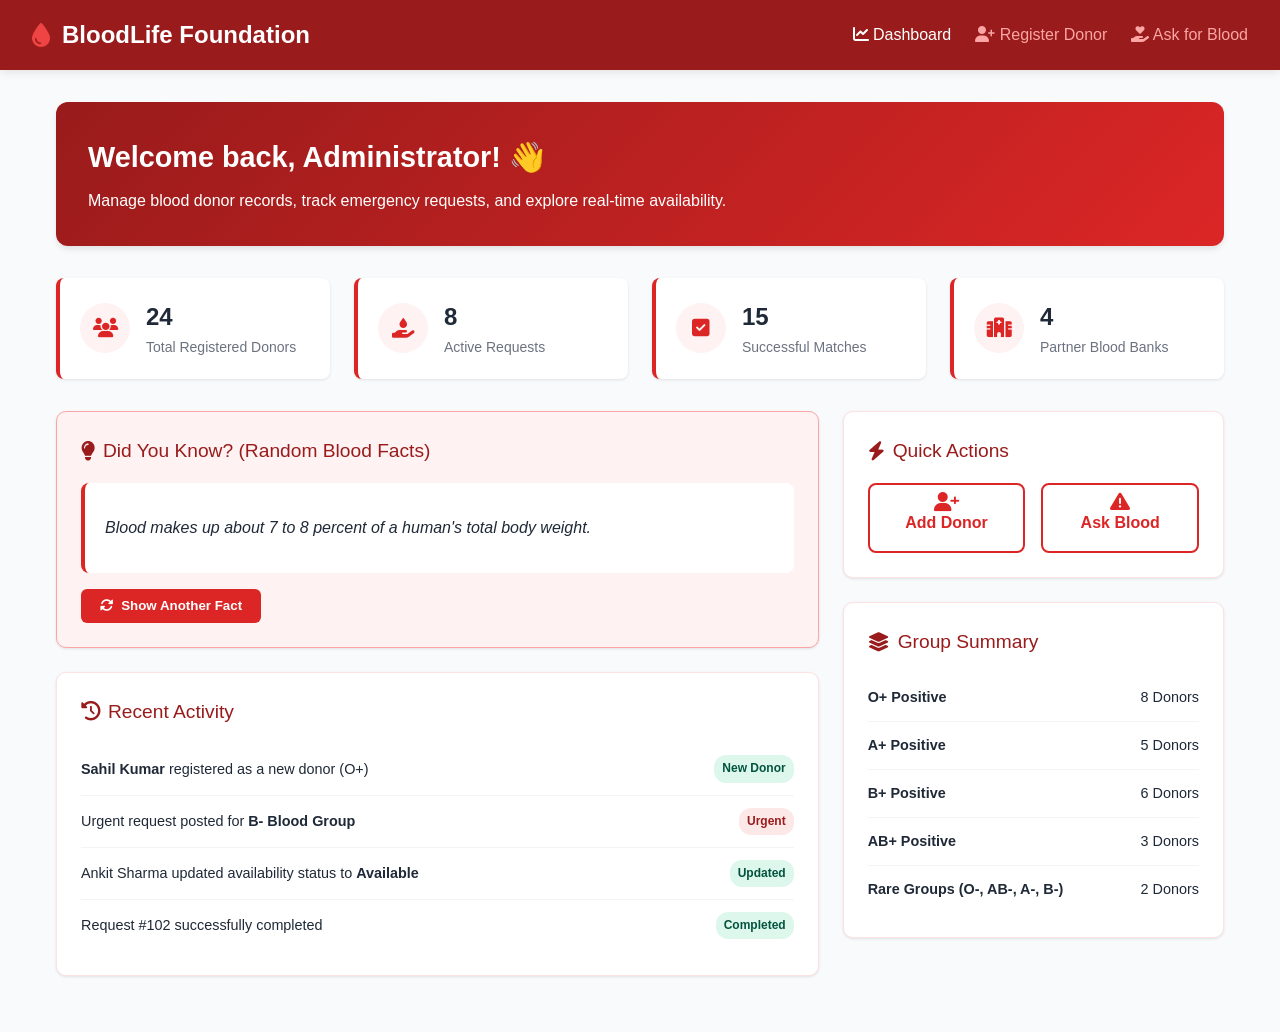
==== index.html @ 3312889a "Add files via upload" ====
<!DOCTYPE html>
<html lang="en">
<head>
  <meta charset="UTF-8">
  <meta name="viewport" content="width=device-width, initial-scale=1.0">
  <title>Blood Donation Portal - Dashboard</title>
  <!-- FontAwesome Icons -->
  <link rel="stylesheet" href="https://cdnjs.cloudflare.com/ajax/libs/font-awesome/6.4.0/css/all.min.css">
  
  <style>
    /* CSS Styles */
    :root {
      --primary: #dc2626;      /* Red primary */
      --primary-dark: #991b1b; /* Dark red */
      --primary-light: #fef2f2;/* Light red tint */
      --accent: #ef4444;       /* Bright red accent */
      --bg-color: #f8fafc;    /* Light grayish background */
      --card-bg: #ffffff;      /* White for cards */
      --text-main: #1f2937;    /* Dark gray text */
      --text-muted: #6b7280;   /* Muted gray text */
      --border-color: #fee2e2; /* Subtle red border */
    }

    * {
      box-sizing: border-box;
      margin: 0;
      padding: 0;
      font-family: 'Segoe UI', Tahoma, Geneva, Verdana, sans-serif;
    }

    body {
      background-color: var(--bg-color);
      color: var(--text-main);
      line-height: 1.6;
    }

    /* Navigation Bar */
    header {
      background-color: var(--primary-dark);
      color: white;
      padding: 1rem 2rem;
      display: flex;
      justify-content: space-between;
      align-items: center;
      box-shadow: 0 2px 10px rgba(0,0,0,0.1);
    }

    .logo {
      display: flex;
      align-items: center;
      gap: 0.75rem;
      font-size: 1.5rem;
      font-weight: bold;
    }

    .logo i {
      color: var(--accent);
    }

    nav ul {
      display: flex;
      list-style: none;
      gap: 1.5rem;
    }

    nav a {
      color: #fca5a5;
      text-decoration: none;
      font-weight: 500;
      transition: color 0.3s ease;
    }

    nav a.active, nav a:hover {
      color: white;
    }

    /* Main Container */
    main {
      max-width: 1200px;
      margin: 2rem auto;
      padding: 0 1rem;
    }

    /* Welcome Hero Banner */
    .hero-card {
      background: linear-gradient(135deg, var(--primary-dark), var(--primary));
      color: white;
      padding: 2rem;
      border-radius: 12px;
      margin-bottom: 2rem;
      box-shadow: 0 4px 6px -1px rgba(0, 0, 0, 0.1);
    }

    .hero-card h1 {
      font-size: 1.8rem;
      margin-bottom: 0.5rem;
    }

    /* Statistics Grid */
    .stats-grid {
      display: grid;
      grid-template-columns: repeat(auto-fit, minmax(220px, 1fr));
      gap: 1.5rem;
      margin-bottom: 2rem;
    }

    .stat-card {
      background-color: var(--card-bg);
      border-left: 4px solid var(--primary);
      padding: 1.25rem;
      border-radius: 8px;
      box-shadow: 0 1px 3px rgba(0,0,0,0.1);
      display: flex;
      align-items: center;
      gap: 1rem;
    }

    .stat-icon {
      background-color: var(--primary-light);
      color: var(--primary);
      width: 50px;
      height: 50px;
      border-radius: 50%;
      display: flex;
      align-items: center;
      justify-content: center;
      font-size: 1.25rem;
    }

    .stat-info h3 {
      font-size: 1.5rem;
      color: var(--text-main);
    }

    .stat-info p {
      font-size: 0.875rem;
      color: var(--text-muted);
    }

    /* Dashboard Layout Grid */
    .dashboard-grid {
      display: grid;
      grid-template-columns: 2fr 1fr;
      gap: 1.5rem;
    }

    @media (max-width: 768px) {
      .dashboard-grid {
        grid-template-columns: 1fr;
      }
    }

    /* Cards Styling */
    .card {
      background-color: var(--card-bg);
      border-radius: 10px;
      padding: 1.5rem;
      box-shadow: 0 1px 3px rgba(0,0,0,0.1);
      margin-bottom: 1.5rem;
      border: 1px solid var(--border-color);
    }

    .card-title {
      font-size: 1.2rem;
      color: var(--primary-dark);
      margin-bottom: 1rem;
      display: flex;
      align-items: center;
      gap: 0.5rem;
    }

    /* Blood Facts Section */
    .facts-card {
      background-color: var(--primary-light);
      border: 1px solid #fca5a5;
    }

    .fact-box {
      background: white;
      padding: 1.25rem;
      border-radius: 8px;
      border-left: 4px solid var(--primary);
      min-height: 90px;
      display: flex;
      align-items: center;
      margin-bottom: 1rem;
    }

    .fact-box p {
      font-size: 1rem;
      color: var(--text-main);
      font-style: italic;
    }

    .btn-fact {
      background-color: var(--primary);
      color: white;
      border: none;
      padding: 0.6rem 1.2rem;
      border-radius: 6px;
      cursor: pointer;
      font-weight: 600;
      display: flex;
      align-items: center;
      gap: 0.5rem;
      transition: background 0.2s ease;
    }

    .btn-fact:hover {
      background-color: var(--primary-dark);
    }

    /* Quick Action Buttons */
    .actions-grid {
      display: grid;
      grid-template-columns: 1fr 1fr;
      gap: 1rem;
    }

    .action-btn {
      text-decoration: none;
      background: var(--card-bg);
      border: 2px solid var(--primary);
      color: var(--primary);
      padding: 1rem;
      border-radius: 8px;
      text-align: center;
      font-weight: 600;
      display: flex;
      flex-direction: column;
      align-items: center;
      gap: 0.5rem;
      transition: all 0.3s ease;
    }

    .action-btn:hover {
      background-color: var(--primary);
      color: white;
    }

    /* Recent Activity List */
    .activity-list {
      list-style: none;
    }

    .activity-item {
      padding: 0.75rem 0;
      border-bottom: 1px solid #f3f4f6;
      display: flex;
      justify-content: space-between;
      align-items: center;
      font-size: 0.9rem;
    }

    .activity-item:last-child {
      border-bottom: none;
    }

    .badge {
      background: #def7ec;
      color: #03543f;
      font-size: 0.75rem;
      padding: 0.25rem 0.5rem;
      border-radius: 12px;
      font-weight: 600;
    }

    .badge.urgent {
      background: #fde8e8;
      color: #9b1c1c;
    }
  </style>
</head>
<body>

  <!-- Navigation -->
  <header>
    <div class="logo">
      <i class="fa-solid => fa-droplet"></i>
      <span>BloodLife Foundation</span>
    </div>
    <nav>
      <ul>
        <li><a href="index.html" class="active"><i class="fa-solid fa-chart-line"></i> Dashboard</a></li>
        <li><a href="register.html"><i class="fa-solid fa-user-plus"></i> Register Donor</a></li>
        <li><a href="request.html"><i class="fa-solid fa-hand-holding-heart"></i> Ask for Blood</a></li>
        
      </ul>
    </nav>
  </header>

  <!-- Main Content Container -->
  <main>
    
    <!-- Hero Banner -->
    <div class="hero-card">
      <h1>Welcome back, Administrator! 👋</h1>
      <p>Manage blood donor records, track emergency requests, and explore real-time availability.</p>
    </div>

    <!-- Key Statistics Grid -->
    <div class="stats-grid">
      <div class="stat-card">
        <div class="stat-icon"><i class="fa-solid fa-users"></i></div>
        <div class="stat-info">
          <h3 id="stat-donors">24</h3>
          <p>Total Registered Donors</p>
        </div>
      </div>

      <div class="stat-card">
        <div class="stat-icon"><i class="fa-solid fa-hand-holding-droplet"></i></div>
        <div class="stat-info">
          <h3 id="stat-requests">8</h3>
          <p>Active Requests</p>
        </div>
      </div>

      <div class="stat-card">
        <div class="stat-icon"><i class="fa-solid fa-square-check"></i></div>
        <div class="stat-info">
          <h3>15</h3>
          <p>Successful Matches</p>
        </div>
      </div>

      <div class="stat-card">
        <div class="stat-icon"><i class="fa-solid fa-hospital"></i></div>
        <div class="stat-info">
          <h3>4</h3>
          <p>Partner Blood Banks</p>
        </div>
      </div>
    </div>

    <!-- Dashboard Content Grid -->
    <div class="dashboard-grid">
      
      <!-- Left Column: Main Features -->
      <div>
        
        <!-- Random Facts Section -->
        <div class="card facts-card">
          <div class="card-title">
            <i class="fa-solid fa-lightbulb"></i> Did You Know? (Random Blood Facts)
          </div>
          <div class="fact-box">
            <p id="fact-text">Loading blood fact...</p>
          </div>
          <button class="btn-fact" id="next-fact-btn">
            <i class="fa-solid fa-rotate"></i> Show Another Fact
          </button>
        </div>

        <!-- Recent Activity Feed -->
        <div class="card">
          <div class="card-title">
            <i class="fa-solid fa-clock-rotate-left"></i> Recent Activity
          </div>
          <ul class="activity-list">
            <li class="activity-item">
              <span><strong>Sahil Kumar</strong> registered as a new donor (O+)</span>
              <span class="badge">New Donor</span>
            </li>
            <li class="activity-item">
              <span>Urgent request posted for <strong>B- Blood Group</strong></span>
              <span class="badge urgent">Urgent</span>
            </li>
            <li class="activity-item">
              <span>Ankit Sharma updated availability status to <strong>Available</strong></span>
              <span class="badge">Updated</span>
            </li>
            <li class="activity-item">
              <span>Request #102 successfully completed</span>
              <span class="badge">Completed</span>
            </li>
          </ul>
        </div>

      </div>

      <!-- Right Column: Quick Links & Summary -->
      <div>
        
        <!-- Quick Actions -->
        <div class="card">
          <div class="card-title">
            <i class="fa-solid fa-bolt"></i> Quick Actions
          </div>
          <div class="actions-grid">
            <a href="register.html" class="action-btn">
              <i class="fa-solid fa-user-plus fa-lg"></i>
              Add Donor
            </a>
            <a href="request.html" class="action-btn">
              <i class="fa-solid fa-triangle-exclamation fa-lg"></i>
              Ask Blood
            </a>
          </div>
        </div>

        <!-- Blood Group Availability Summary -->
        <div class="card">
          <div class="card-title">
            <i class="fa-solid fa-layer-group"></i> Group Summary
          </div>
          <ul class="activity-list">
            <li class="activity-item">
              <span><strong>O+ Positive</strong></span>
              <span>8 Donors</span>
            </li>
            <li class="activity-item">
              <span><strong>A+ Positive</strong></span>
              <span>5 Donors</span>
            </li>
            <li class="activity-item">
              <span><strong>B+ Positive</strong></span>
              <span>6 Donors</span>
            </li>
            <li class="activity-item">
              <span><strong>AB+ Positive</strong></span>
              <span>3 Donors</span>
            </li>
            <li class="activity-item">
              <span><strong>Rare Groups (O-, AB-, A-, B-)</strong></span>
              <span>2 Donors</span>
            </li>
          </ul>
        </div>

      </div>

    </div>

  </main>

  <script>
    // Array of educational blood donation facts
    const bloodFacts = [
      "One single donation of blood can save up to three lives!",
      "AB Positive is the universal recipient group—people with AB+ can receive blood from any blood type.",
      "O Negative is the universal red cell donor type, meaning anyone can receive O- red blood cells.",
      "Red blood cells have a shelf life of only 42 days, making continuous donation vital.",
      "An average adult body contains about 5 liters (10 pints) of blood.",
      "Donating blood burns around 650 calories per donation session as the body works to replenish it.",
      "Blood makes up about 7 to 8 percent of a human's total body weight.",
      "Plasma is 90% water and makes up about 55% of total blood volume."
    ];

    // Function to pick a random fact
    function getRandomFact() {
      const randomIndex = Math.floor(Math.random() * bloodFacts.length);
      return bloodFacts[randomIndex];
    }

    // Initialize Dashboard Elements
    document.addEventListener("DOMContentLoaded", () => {
      const factTextElement = document.getElementById("fact-text");
      const nextFactBtn = document.getElementById("next-fact-btn");

      // Set initial random fact
      factTextElement.textContent = getRandomFact();

      // Button click event listener for new fact
      nextFactBtn.addEventListener("click", () => {
        // Simple fade transition effect
        factTextElement.style.opacity = 0;
        setTimeout(() => {
          factTextElement.textContent = getRandomFact();
          factTextElement.style.opacity = 1;
        }, 200);
      });
    });
  </script>
</body>
</html>
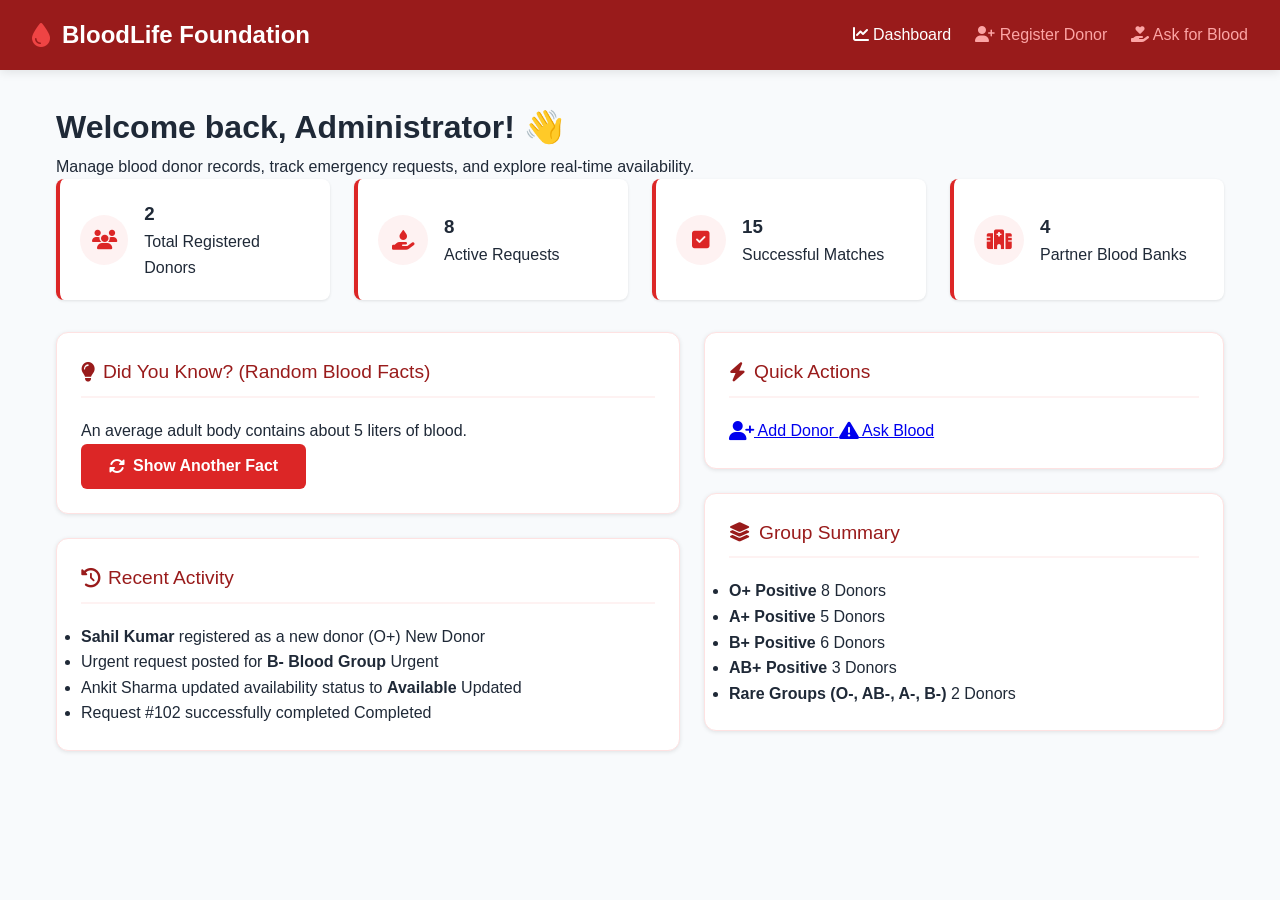
==== commit 889fe4b2: "Add files via upload" ====
--- a/index.html
+++ b/index.html
@@ -6,270 +6,7 @@
   <title>Blood Donation Portal - Dashboard</title>
   <!-- FontAwesome Icons -->
   <link rel="stylesheet" href="https://cdnjs.cloudflare.com/ajax/libs/font-awesome/6.4.0/css/all.min.css">
-  
-  <style>
-    /* CSS Styles */
-    :root {
-      --primary: #dc2626;      /* Red primary */
-      --primary-dark: #991b1b; /* Dark red */
-      --primary-light: #fef2f2;/* Light red tint */
-      --accent: #ef4444;       /* Bright red accent */
-      --bg-color: #f8fafc;    /* Light grayish background */
-      --card-bg: #ffffff;      /* White for cards */
-      --text-main: #1f2937;    /* Dark gray text */
-      --text-muted: #6b7280;   /* Muted gray text */
-      --border-color: #fee2e2; /* Subtle red border */
-    }
-
-    * {
-      box-sizing: border-box;
-      margin: 0;
-      padding: 0;
-      font-family: 'Segoe UI', Tahoma, Geneva, Verdana, sans-serif;
-    }
-
-    body {
-      background-color: var(--bg-color);
-      color: var(--text-main);
-      line-height: 1.6;
-    }
-
-    /* Navigation Bar */
-    header {
-      background-color: var(--primary-dark);
-      color: white;
-      padding: 1rem 2rem;
-      display: flex;
-      justify-content: space-between;
-      align-items: center;
-      box-shadow: 0 2px 10px rgba(0,0,0,0.1);
-    }
-
-    .logo {
-      display: flex;
-      align-items: center;
-      gap: 0.75rem;
-      font-size: 1.5rem;
-      font-weight: bold;
-    }
-
-    .logo i {
-      color: var(--accent);
-    }
-
-    nav ul {
-      display: flex;
-      list-style: none;
-      gap: 1.5rem;
-    }
-
-    nav a {
-      color: #fca5a5;
-      text-decoration: none;
-      font-weight: 500;
-      transition: color 0.3s ease;
-    }
-
-    nav a.active, nav a:hover {
-      color: white;
-    }
-
-    /* Main Container */
-    main {
-      max-width: 1200px;
-      margin: 2rem auto;
-      padding: 0 1rem;
-    }
-
-    /* Welcome Hero Banner */
-    .hero-card {
-      background: linear-gradient(135deg, var(--primary-dark), var(--primary));
-      color: white;
-      padding: 2rem;
-      border-radius: 12px;
-      margin-bottom: 2rem;
-      box-shadow: 0 4px 6px -1px rgba(0, 0, 0, 0.1);
-    }
-
-    .hero-card h1 {
-      font-size: 1.8rem;
-      margin-bottom: 0.5rem;
-    }
-
-    /* Statistics Grid */
-    .stats-grid {
-      display: grid;
-      grid-template-columns: repeat(auto-fit, minmax(220px, 1fr));
-      gap: 1.5rem;
-      margin-bottom: 2rem;
-    }
-
-    .stat-card {
-      background-color: var(--card-bg);
-      border-left: 4px solid var(--primary);
-      padding: 1.25rem;
-      border-radius: 8px;
-      box-shadow: 0 1px 3px rgba(0,0,0,0.1);
-      display: flex;
-      align-items: center;
-      gap: 1rem;
-    }
-
-    .stat-icon {
-      background-color: var(--primary-light);
-      color: var(--primary);
-      width: 50px;
-      height: 50px;
-      border-radius: 50%;
-      display: flex;
-      align-items: center;
-      justify-content: center;
-      font-size: 1.25rem;
-    }
-
-    .stat-info h3 {
-      font-size: 1.5rem;
-      color: var(--text-main);
-    }
-
-    .stat-info p {
-      font-size: 0.875rem;
-      color: var(--text-muted);
-    }
-
-    /* Dashboard Layout Grid */
-    .dashboard-grid {
-      display: grid;
-      grid-template-columns: 2fr 1fr;
-      gap: 1.5rem;
-    }
-
-    @media (max-width: 768px) {
-      .dashboard-grid {
-        grid-template-columns: 1fr;
-      }
-    }
-
-    /* Cards Styling */
-    .card {
-      background-color: var(--card-bg);
-      border-radius: 10px;
-      padding: 1.5rem;
-      box-shadow: 0 1px 3px rgba(0,0,0,0.1);
-      margin-bottom: 1.5rem;
-      border: 1px solid var(--border-color);
-    }
-
-    .card-title {
-      font-size: 1.2rem;
-      color: var(--primary-dark);
-      margin-bottom: 1rem;
-      display: flex;
-      align-items: center;
-      gap: 0.5rem;
-    }
-
-    /* Blood Facts Section */
-    .facts-card {
-      background-color: var(--primary-light);
-      border: 1px solid #fca5a5;
-    }
-
-    .fact-box {
-      background: white;
-      padding: 1.25rem;
-      border-radius: 8px;
-      border-left: 4px solid var(--primary);
-      min-height: 90px;
-      display: flex;
-      align-items: center;
-      margin-bottom: 1rem;
-    }
-
-    .fact-box p {
-      font-size: 1rem;
-      color: var(--text-main);
-      font-style: italic;
-    }
-
-    .btn-fact {
-      background-color: var(--primary);
-      color: white;
-      border: none;
-      padding: 0.6rem 1.2rem;
-      border-radius: 6px;
-      cursor: pointer;
-      font-weight: 600;
-      display: flex;
-      align-items: center;
-      gap: 0.5rem;
-      transition: background 0.2s ease;
-    }
-
-    .btn-fact:hover {
-      background-color: var(--primary-dark);
-    }
-
-    /* Quick Action Buttons */
-    .actions-grid {
-      display: grid;
-      grid-template-columns: 1fr 1fr;
-      gap: 1rem;
-    }
-
-    .action-btn {
-      text-decoration: none;
-      background: var(--card-bg);
-      border: 2px solid var(--primary);
-      color: var(--primary);
-      padding: 1rem;
-      border-radius: 8px;
-      text-align: center;
-      font-weight: 600;
-      display: flex;
-      flex-direction: column;
-      align-items: center;
-      gap: 0.5rem;
-      transition: all 0.3s ease;
-    }
-
-    .action-btn:hover {
-      background-color: var(--primary);
-      color: white;
-    }
-
-    /* Recent Activity List */
-    .activity-list {
-      list-style: none;
-    }
-
-    .activity-item {
-      padding: 0.75rem 0;
-      border-bottom: 1px solid #f3f4f6;
-      display: flex;
-      justify-content: space-between;
-      align-items: center;
-      font-size: 0.9rem;
-    }
-
-    .activity-item:last-child {
-      border-bottom: none;
-    }
-
-    .badge {
-      background: #def7ec;
-      color: #03543f;
-      font-size: 0.75rem;
-      padding: 0.25rem 0.5rem;
-      border-radius: 12px;
-      font-weight: 600;
-    }
-
-    .badge.urgent {
-      background: #fde8e8;
-      color: #9b1c1c;
-    }
-  </style>
+  <link rel="stylesheet" href="style.css">
 </head>
 <body>
 
@@ -434,43 +171,6 @@
 
   </main>
 
-  <script>
-    // Array of educational blood donation facts
-    const bloodFacts = [
-      "One single donation of blood can save up to three lives!",
-      "AB Positive is the universal recipient group—people with AB+ can receive blood from any blood type.",
-      "O Negative is the universal red cell donor type, meaning anyone can receive O- red blood cells.",
-      "Red blood cells have a shelf life of only 42 days, making continuous donation vital.",
-      "An average adult body contains about 5 liters (10 pints) of blood.",
-      "Donating blood burns around 650 calories per donation session as the body works to replenish it.",
-      "Blood makes up about 7 to 8 percent of a human's total body weight.",
-      "Plasma is 90% water and makes up about 55% of total blood volume."
-    ];
-
-    // Function to pick a random fact
-    function getRandomFact() {
-      const randomIndex = Math.floor(Math.random() * bloodFacts.length);
-      return bloodFacts[randomIndex];
-    }
-
-    // Initialize Dashboard Elements
-    document.addEventListener("DOMContentLoaded", () => {
-      const factTextElement = document.getElementById("fact-text");
-      const nextFactBtn = document.getElementById("next-fact-btn");
-
-      // Set initial random fact
-      factTextElement.textContent = getRandomFact();
-
-      // Button click event listener for new fact
-      nextFactBtn.addEventListener("click", () => {
-        // Simple fade transition effect
-        factTextElement.style.opacity = 0;
-        setTimeout(() => {
-          factTextElement.textContent = getRandomFact();
-          factTextElement.style.opacity = 1;
-        }, 200);
-      });
-    });
-  </script>
+  <script src="script.js"></script>
 </body>
 </html>
--- a/style.css
+++ b/style.css
@@ -0,0 +1,263 @@
+/* Global Variables & Theme */
+:root {
+  --primary: #dc2626;      /* Primary Red */
+  --primary-dark: #991b1b; /* Dark Crimson */
+  --primary-light: #fef2f2;/* Light Red Tint */
+  --accent: #ef4444;       /* Bright Red */
+  --bg-color: #f8fafc;    /* Soft Gray BG */
+  --card-bg: #ffffff;      /* White Card BG */
+  --text-main: #1f2937;    /* Main Text */
+  --text-muted: #6b7280;   /* Muted Text */
+  --border-color: #fee2e2; /* Red Border Tint */
+}
+
+* {
+  box-sizing: border-box;
+  margin: 0;
+  padding: 0;
+  font-family: 'Segoe UI', Tahoma, Geneva, Verdana, sans-serif;
+}
+
+body {
+  background-color: var(--bg-color);
+  color: var(--text-main);
+  line-height: 1.6;
+}
+
+/* Header & Navigation */
+header {
+  background-color: var(--primary-dark);
+  color: white;
+  padding: 1rem 2rem;
+  display: flex;
+  justify-content: space-between;
+  align-items: center;
+  box-shadow: 0 2px 10px rgba(0,0,0,0.1);
+}
+
+.logo {
+  display: flex;
+  align-items: center;
+  gap: 0.75rem;
+  font-size: 1.5rem;
+  font-weight: bold;
+}
+
+.logo i {
+  color: var(--accent);
+}
+
+nav ul {
+  display: flex;
+  list-style: none;
+  gap: 1.5rem;
+}
+
+nav a {
+  color: #fca5a5;
+  text-decoration: none;
+  font-weight: 500;
+  transition: color 0.3s ease;
+}
+
+nav a.active, nav a:hover {
+  color: white;
+}
+
+/* Main Container & Banners */
+main {
+  max-width: 1200px;
+  margin: 2rem auto;
+  padding: 0 1rem;
+}
+
+.page-header {
+  background: linear-gradient(135deg, var(--primary-dark), var(--primary));
+  color: white;
+  padding: 1.75rem 2rem;
+  border-radius: 12px;
+  margin-bottom: 2rem;
+  box-shadow: 0 4px 6px -1px rgba(0, 0, 0, 0.1);
+}
+
+.page-header h1 {
+  font-size: 1.8rem;
+  margin-bottom: 0.25rem;
+}
+
+/* Cards & Layouts */
+.card {
+  background-color: var(--card-bg);
+  border-radius: 12px;
+  padding: 1.5rem;
+  box-shadow: 0 1px 4px rgba(0,0,0,0.1);
+  border: 1px solid var(--border-color);
+  margin-bottom: 1.5rem;
+}
+
+.card-title {
+  font-size: 1.2rem;
+  color: var(--primary-dark);
+  margin-bottom: 1.25rem;
+  padding-bottom: 0.5rem;
+  border-bottom: 2px solid var(--primary-light);
+  display: flex;
+  align-items: center;
+  gap: 0.5rem;
+}
+
+/* Grids */
+.stats-grid {
+  display: grid;
+  grid-template-columns: repeat(auto-fit, minmax(220px, 1fr));
+  gap: 1.5rem;
+  margin-bottom: 2rem;
+}
+
+.stat-card {
+  background-color: var(--card-bg);
+  border-left: 4px solid var(--primary);
+  padding: 1.25rem;
+  border-radius: 8px;
+  box-shadow: 0 1px 3px rgba(0,0,0,0.1);
+  display: flex;
+  align-items: center;
+  gap: 1rem;
+}
+
+.stat-icon {
+  background-color: var(--primary-light);
+  color: var(--primary);
+  width: 50px;
+  height: 50px;
+  border-radius: 50%;
+  display: flex;
+  align-items: center;
+  justify-content: center;
+  font-size: 1.25rem;
+}
+
+.dashboard-grid, .request-grid {
+  display: grid;
+  grid-template-columns: 1.2fr 1fr;
+  gap: 1.5rem;
+}
+
+@media (max-width: 850px) {
+  .dashboard-grid, .request-grid {
+    grid-template-columns: 1fr;
+  }
+}
+
+/* Forms & Controls */
+.form-grid {
+  display: grid;
+  grid-template-columns: repeat(auto-fit, minmax(220px, 1fr));
+  gap: 1.25rem;
+  margin-bottom: 1.25rem;
+}
+
+.form-group {
+  display: flex;
+  flex-direction: column;
+  gap: 0.4rem;
+}
+
+.form-group.full-width {
+  grid-column: 1 / -1;
+}
+
+label {
+  font-weight: 600;
+  font-size: 0.9rem;
+}
+
+input, select, textarea {
+  width: 100%;
+  padding: 0.75rem;
+  border: 1px solid #d1d5db;
+  border-radius: 6px;
+  font-size: 0.95rem;
+  transition: border-color 0.2s ease, box-shadow 0.2s ease;
+}
+
+input:focus, select:focus, textarea:focus {
+  outline: none;
+  border-color: var(--primary);
+  box-shadow: 0 0 0 3px rgba(220, 38, 38, 0.15);
+}
+
+.btn-submit, .btn-fact {
+  background-color: var(--primary);
+  color: white;
+  border: none;
+  padding: 0.85rem 1.75rem;
+  font-size: 1rem;
+  font-weight: 600;
+  border-radius: 6px;
+  cursor: pointer;
+  display: inline-flex;
+  align-items: center;
+  justify-content: center;
+  gap: 0.5rem;
+  transition: background-color 0.2s ease;
+}
+
+.btn-submit:hover, .btn-fact:hover {
+  background-color: var(--primary-dark);
+}
+
+/* Badges & Tables */
+.table-container {
+  background-color: var(--card-bg);
+  border-radius: 12px;
+  box-shadow: 0 1px 4px rgba(0,0,0,0.1);
+  border: 1px solid var(--border-color);
+  overflow-x: auto;
+}
+
+table {
+  width: 100%;
+  border-collapse: collapse;
+  text-align: left;
+}
+
+thead {
+  background-color: var(--primary-light);
+  border-bottom: 2px solid var(--border-color);
+}
+
+th, td {
+  padding: 1rem;
+  font-size: 0.92rem;
+}
+
+.badge-blood {
+  background-color: var(--primary);
+  color: white;
+  font-weight: bold;
+  padding: 0.25rem 0.6rem;
+  border-radius: 4px;
+}
+
+.badge-status {
+  padding: 0.25rem 0.6rem;
+  border-radius: 12px;
+  font-size: 0.8rem;
+  font-weight: 600;
+}
+
+.status-available { background: #def7ec; color: #03543f; }
+.status-unavailable { background: #fde8e8; color: #9b1c1c; }
+
+.alert-success {
+  display: none;
+  background-color: #def7ec;
+  color: #03543f;
+  border: 1px solid #84e1bc;
+  padding: 1rem;
+  border-radius: 8px;
+  margin-bottom: 1.5rem;
+  align-items: center;
+  gap: 0.75rem;
+}
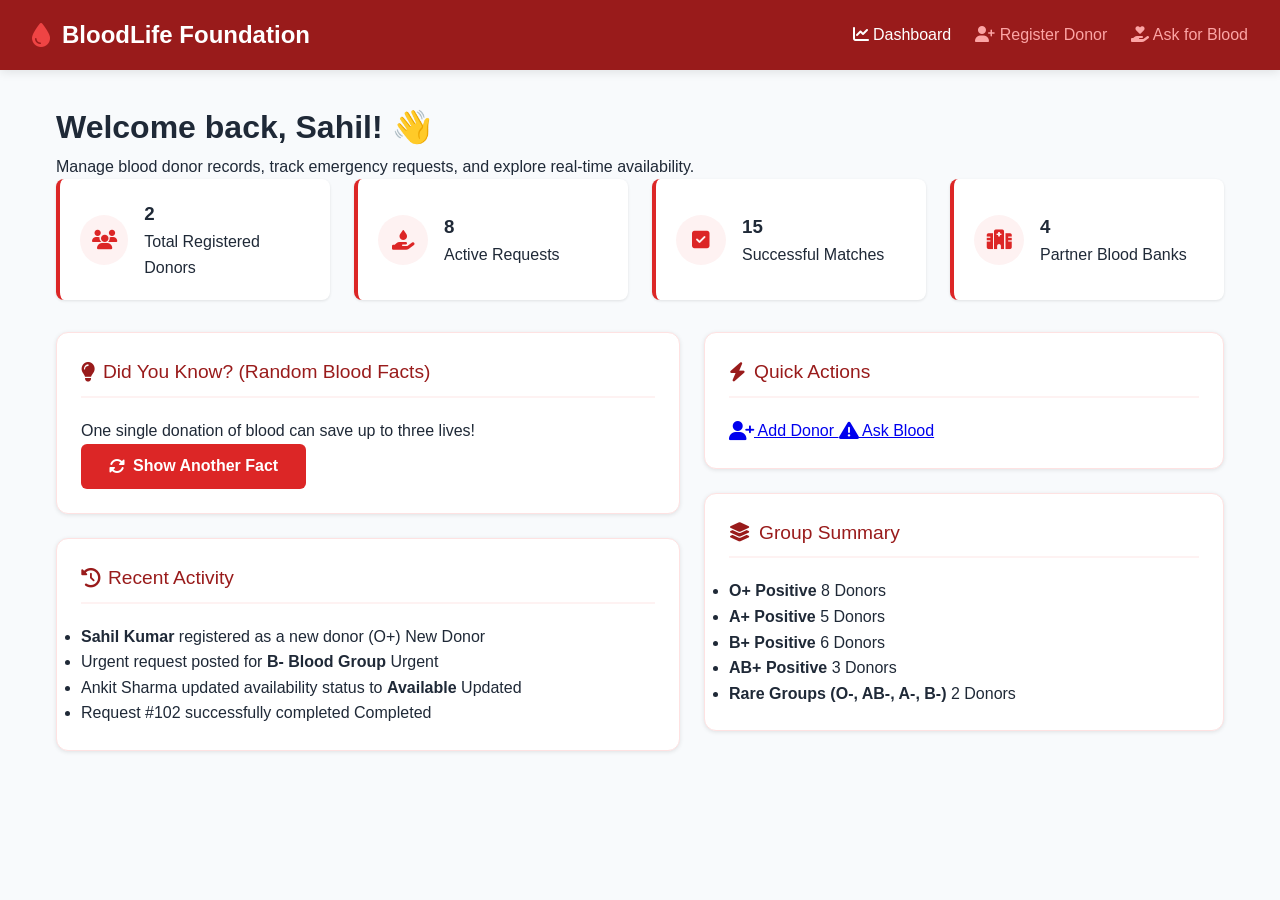
==== commit d40b4748: "Change greeting from 'Administrator' to 'Sahil' Updated user greeting in hero banner and preserved o" ====
--- a/index.html
+++ b/index.html
@@ -31,7 +31,7 @@
     
     <!-- Hero Banner -->
     <div class="hero-card">
-      <h1>Welcome back, Administrator! 👋</h1>
+      <h1>Welcome back, Sahil! 👋</h1>
       <p>Manage blood donor records, track emergency requests, and explore real-time availability.</p>
     </div>
 
@@ -173,4 +173,4 @@
 
   <script src="script.js"></script>
 </body>
-</html>+</html>
